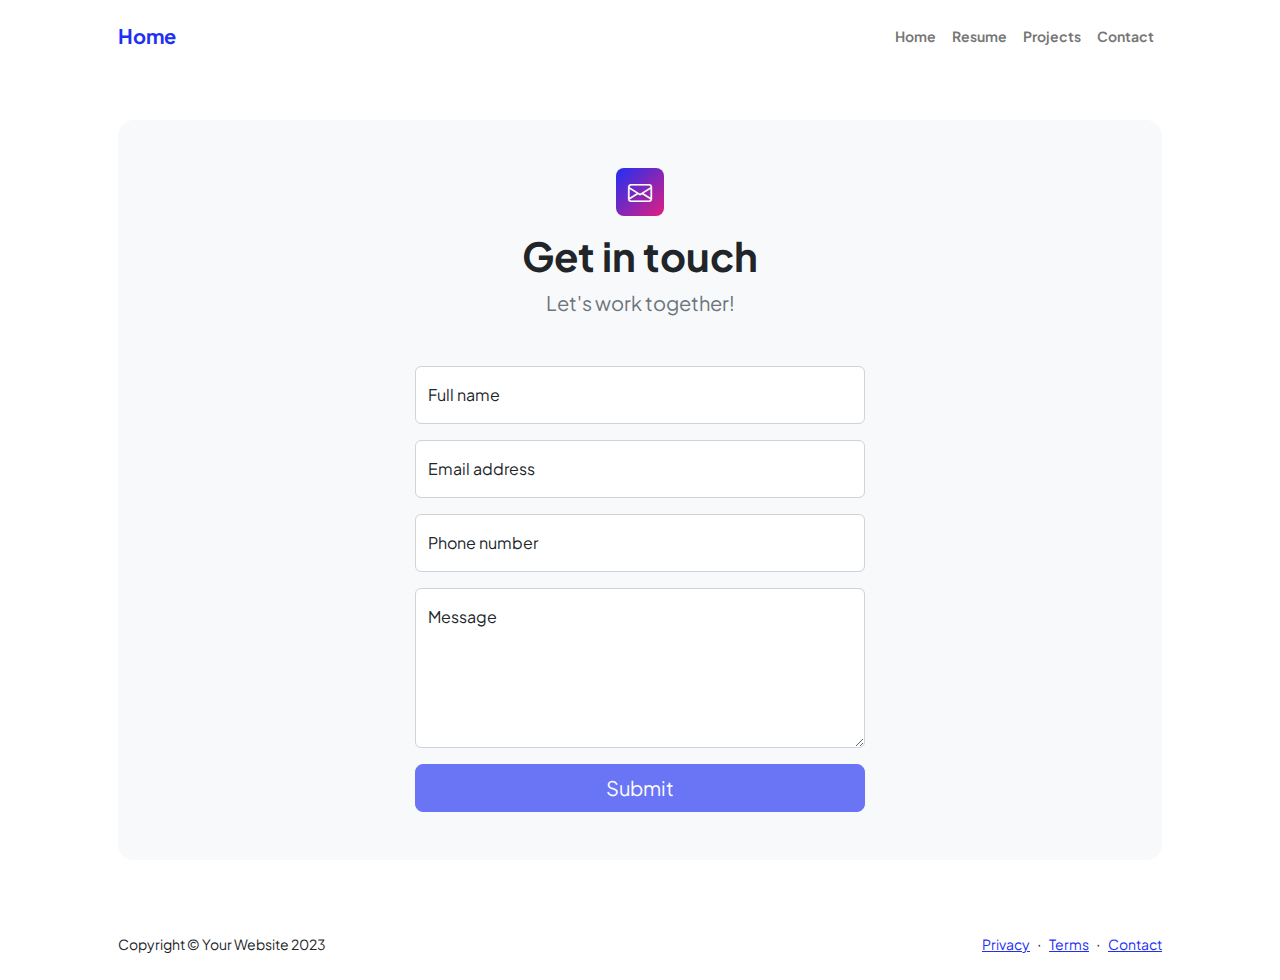
==== contact.html @ 3b92400e "Add files via upload" ====
<!DOCTYPE html>
<html lang="en">
    <head>
        <meta charset="utf-8" />
        <meta name="viewport" content="width=device-width, initial-scale=1, shrink-to-fit=no" />
        <meta name="description" content />
        <meta name="author" content />
        <title>Contact me</title>
        <!-- Favicon-->
        <link rel="icon" type="image/x-icon" href="assets/favicon.ico" />
        <!-- Custom Google font-->
        <link rel="preconnect" href="https://fonts.googleapis.com" />
        <link rel="preconnect" href="https://fonts.gstatic.com" crossorigin />
        <link href="https://fonts.googleapis.com/css2?family=Plus+Jakarta+Sans:wght@100;200;300;400;500;600;700;800;900&amp;display=swap" rel="stylesheet" />
        <!-- Bootstrap icons-->
        <link href="https://cdn.jsdelivr.net/npm/bootstrap-icons@1.8.1/font/bootstrap-icons.css" rel="stylesheet" />
        <!-- Core theme CSS (includes Bootstrap)-->
        <link href="css/styles.css" rel="stylesheet" />
    </head>
    <body class="d-flex flex-column">
        <main class="flex-shrink-0">
            <!-- Navigation-->
            <nav class="navbar navbar-expand-lg navbar-light bg-white py-3">
                <div class="container px-5">
                    <a class="navbar-brand" href="index.html"><span class="fw-bolder text-primary">Home</span></a>
                    <button class="navbar-toggler" type="button" data-bs-toggle="collapse" data-bs-target="#navbarSupportedContent" aria-controls="navbarSupportedContent" aria-expanded="false" aria-label="Toggle navigation"><span class="navbar-toggler-icon"></span></button>
                    <div class="collapse navbar-collapse" id="navbarSupportedContent">
                        <ul class="navbar-nav ms-auto mb-2 mb-lg-0 small fw-bolder">
                            <li class="nav-item"><a class="nav-link" href="index.html">Home</a></li>
                            <li class="nav-item"><a class="nav-link" href="resume.html">Resume</a></li>
                            <li class="nav-item"><a class="nav-link" href="projects.html">Projects</a></li>
                            <li class="nav-item"><a class="nav-link" href="contact.html">Contact</a></li>
                        </ul>
                    </div>
                </div>
            </nav>
            <!-- Page content-->
            <section class="py-5">
                <div class="container px-5">
                    <!-- Contact form-->
                    <div class="bg-light rounded-4 py-5 px-4 px-md-5">
                        <div class="text-center mb-5">
                            <div class="feature bg-primary bg-gradient-primary-to-secondary text-white rounded-3 mb-3"><i class="bi bi-envelope"></i></div>
                            <h1 class="fw-bolder">Get in touch</h1>
                            <p class="lead fw-normal text-muted mb-0">Let's work together!</p>
                        </div>
                        <div class="row gx-5 justify-content-center">
                            <div class="col-lg-8 col-xl-6">
                                <!-- * * * * * * * * * * * * * * *-->
                                <!-- * * SB Forms Contact Form * *-->
                                <!-- * * * * * * * * * * * * * * *-->
                                <!-- This form is pre-integrated with SB Forms.-->
                                <!-- To make this form functional, sign up at-->
                                <!-- https://startbootstrap.com/solution/contact-forms-->
                                <!-- to get an API token!-->
                                <form id="contactForm" data-sb-form-api-token="API_TOKEN">
                                    <!-- Name input-->
                                    <div class="form-floating mb-3">
                                        <input class="form-control" id="name" type="text" placeholder="Enter your name..." data-sb-validations="required" />
                                        <label for="name">Full name</label>
                                        <div class="invalid-feedback" data-sb-feedback="name:required">A name is required.</div>
                                    </div>
                                    <!-- Email address input-->
                                    <div class="form-floating mb-3">
                                        <input class="form-control" id="email" type="email" placeholder="name@example.com" data-sb-validations="required,email" />
                                        <label for="email">Email address</label>
                                        <div class="invalid-feedback" data-sb-feedback="email:required">An email is required.</div>
                                        <div class="invalid-feedback" data-sb-feedback="email:email">Email is not valid.</div>
                                    </div>
                                    <!-- Phone number input-->
                                    <div class="form-floating mb-3">
                                        <input class="form-control" id="phone" type="tel" placeholder="(123) 456-7890" data-sb-validations="required" />
                                        <label for="phone">Phone number</label>
                                        <div class="invalid-feedback" data-sb-feedback="phone:required">A phone number is required.</div>
                                    </div>
                                    <!-- Message input-->
                                    <div class="form-floating mb-3">
                                        <textarea class="form-control" id="message" type="text" placeholder="Enter your message here..." style="height: 10rem" data-sb-validations="required"></textarea>
                                        <label for="message">Message</label>
                                        <div class="invalid-feedback" data-sb-feedback="message:required">A message is required.</div>
                                    </div>
                                    <!-- Submit success message-->
                                    <!---->
                                    <!-- This is what your users will see when the form-->
                                    <!-- has successfully submitted-->
                                    <div class="d-none" id="submitSuccessMessage">
                                        <div class="text-center mb-3">
                                            <div class="fw-bolder">Form submission successful!</div>
                                            To activate this form, sign up at
                                            <br />
                                            <a href="https://startbootstrap.com/solution/contact-forms">https://startbootstrap.com/solution/contact-forms</a>
                                        </div>
                                    </div>
                                    <!-- Submit error message-->
                                    <!---->
                                    <!-- This is what your users will see when there is-->
                                    <!-- an error submitting the form-->
                                    <div class="d-none" id="submitErrorMessage"><div class="text-center text-danger mb-3">Error sending message!</div></div>
                                    <!-- Submit Button-->
                                    <div class="d-grid"><button class="btn btn-primary btn-lg disabled" id="submitButton" type="submit">Submit</button></div>
                                </form>
                            </div>
                        </div>
                    </div>
                </div>
            </section>
        </main>
        <!-- Footer-->
        <footer class="bg-white py-4 mt-auto">
            <div class="container px-5">
                <div class="row align-items-center justify-content-between flex-column flex-sm-row">
                    <div class="col-auto"><div class="small m-0">Copyright &copy; Your Website 2023</div></div>
                    <div class="col-auto">
                        <a class="small" href="#!">Privacy</a>
                        <span class="mx-1">&middot;</span>
                        <a class="small" href="#!">Terms</a>
                        <span class="mx-1">&middot;</span>
                        <a class="small" href="#!">Contact</a>
                    </div>
                </div>
            </div>
        </footer>
        <!-- Bootstrap core JS-->
        <script src="https://cdn.jsdelivr.net/npm/bootstrap@5.2.3/dist/js/bootstrap.bundle.min.js"></script>
        <!-- Core theme JS-->
        <script src="js/scripts.js"></script>
        <!-- * * * * * * * * * * * * * * * * * * * * * * * * * * * * * * * * * * * * * * * *-->
        <!-- * *                               SB Forms JS                               * *-->
        <!-- * * Activate your form at https://startbootstrap.com/solution/contact-forms * *-->
        <!-- * * * * * * * * * * * * * * * * * * * * * * * * * * * * * * * * * * * * * * * *-->
        <script src="https://cdn.startbootstrap.com/sb-forms-latest.js"></script>
    </body>
</html>
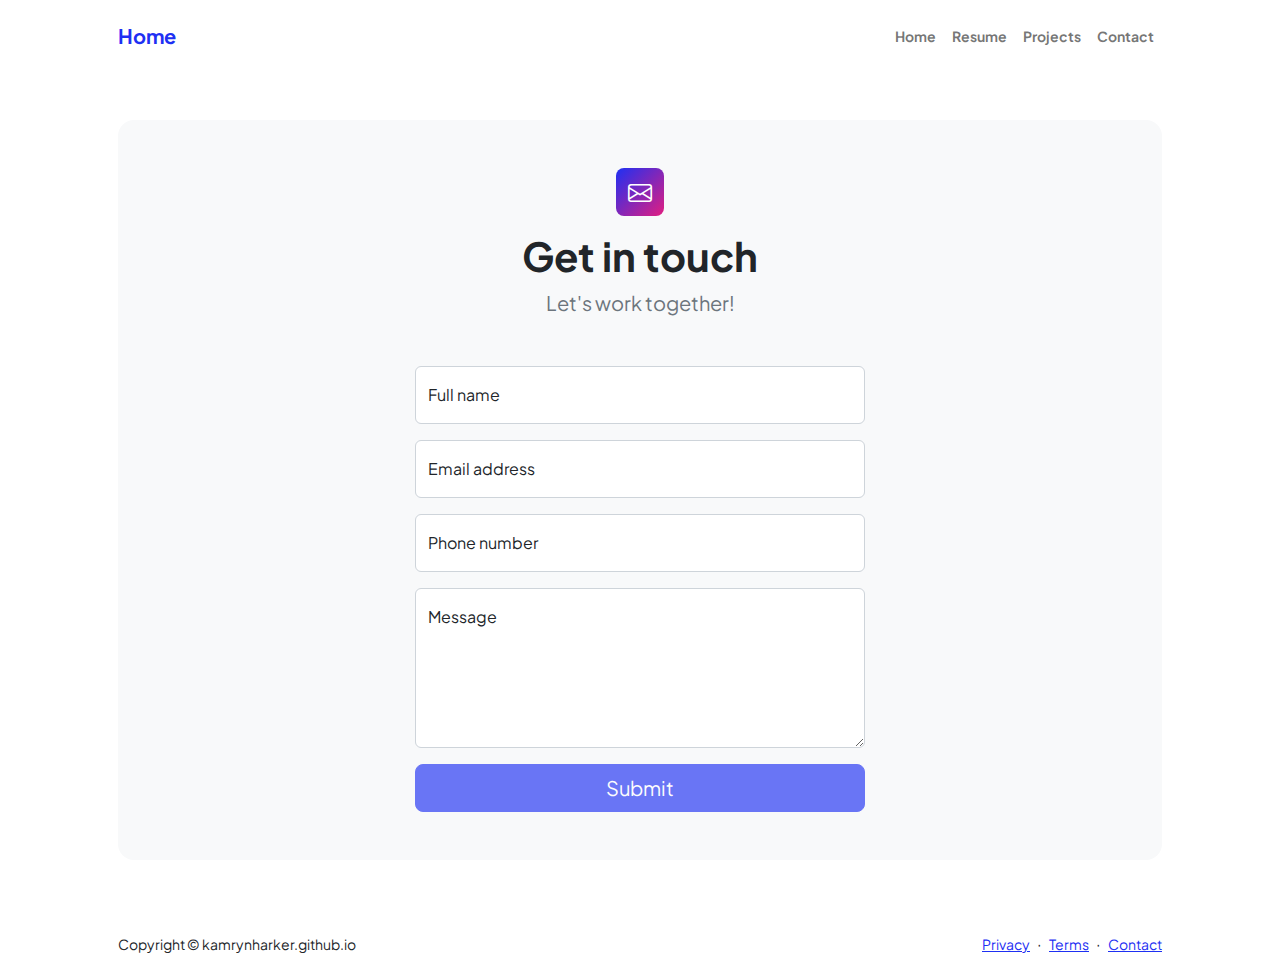
==== commit 88dcac0b: "Add files via upload" ====
--- a/contact.html
+++ b/contact.html
@@ -109,7 +109,7 @@
         <footer class="bg-white py-4 mt-auto">
             <div class="container px-5">
                 <div class="row align-items-center justify-content-between flex-column flex-sm-row">
-                    <div class="col-auto"><div class="small m-0">Copyright &copy; Your Website 2023</div></div>
+                    <div class="col-auto"><div class="small m-0">Copyright &copy; kamrynharker.github.io</div></div>
                     <div class="col-auto">
                         <a class="small" href="#!">Privacy</a>
                         <span class="mx-1">&middot;</span>
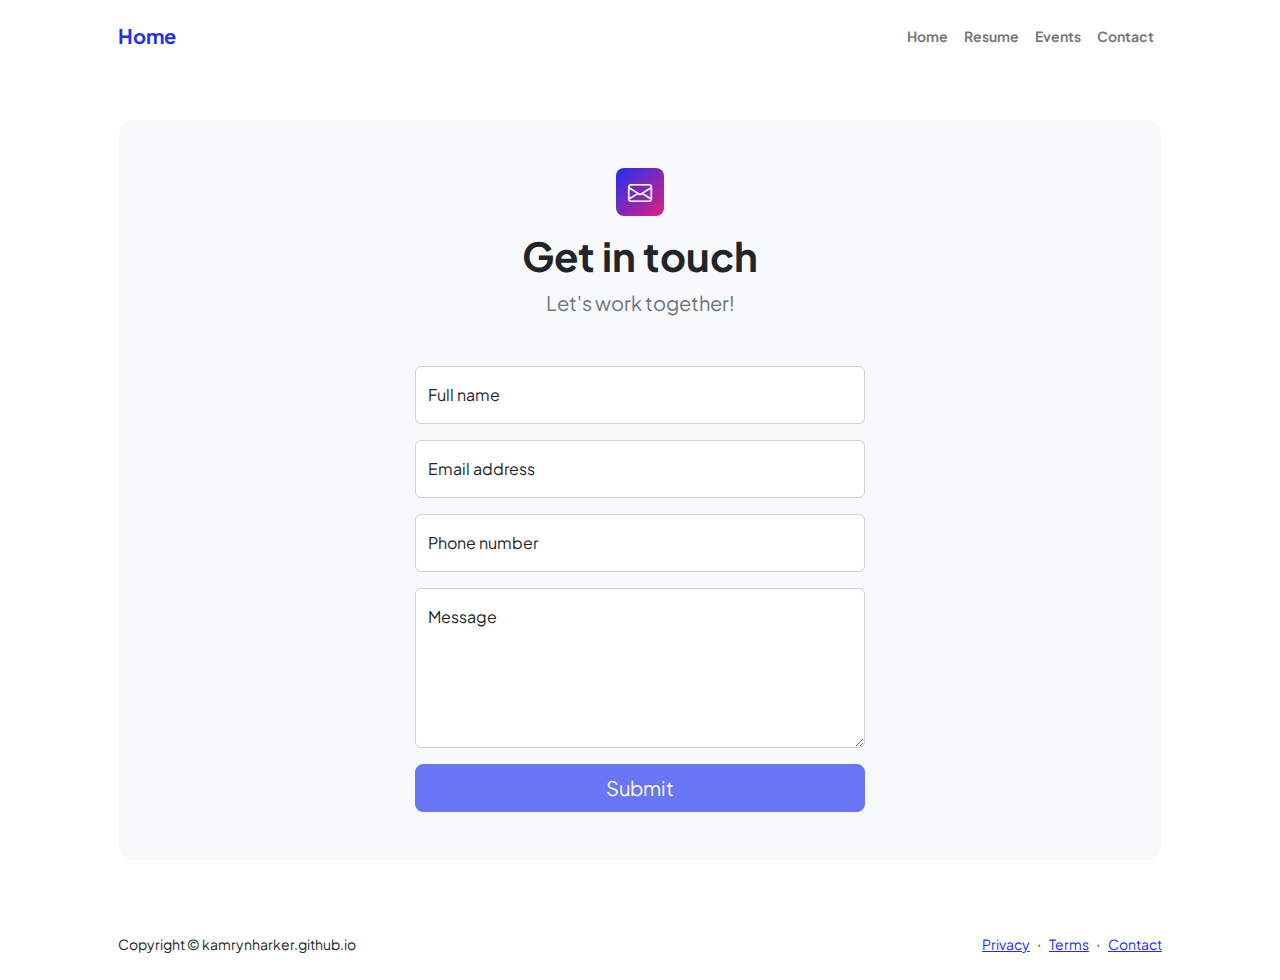
==== commit 58ea354e: "Add files via upload" ====
--- a/contact.html
+++ b/contact.html
@@ -28,7 +28,7 @@
                         <ul class="navbar-nav ms-auto mb-2 mb-lg-0 small fw-bolder">
                             <li class="nav-item"><a class="nav-link" href="index.html">Home</a></li>
                             <li class="nav-item"><a class="nav-link" href="resume.html">Resume</a></li>
-                            <li class="nav-item"><a class="nav-link" href="projects.html">Projects</a></li>
+                            <li class="nav-item"><a class="nav-link" href="projects.html">Events</a></li>
                             <li class="nav-item"><a class="nav-link" href="contact.html">Contact</a></li>
                         </ul>
                     </div>
